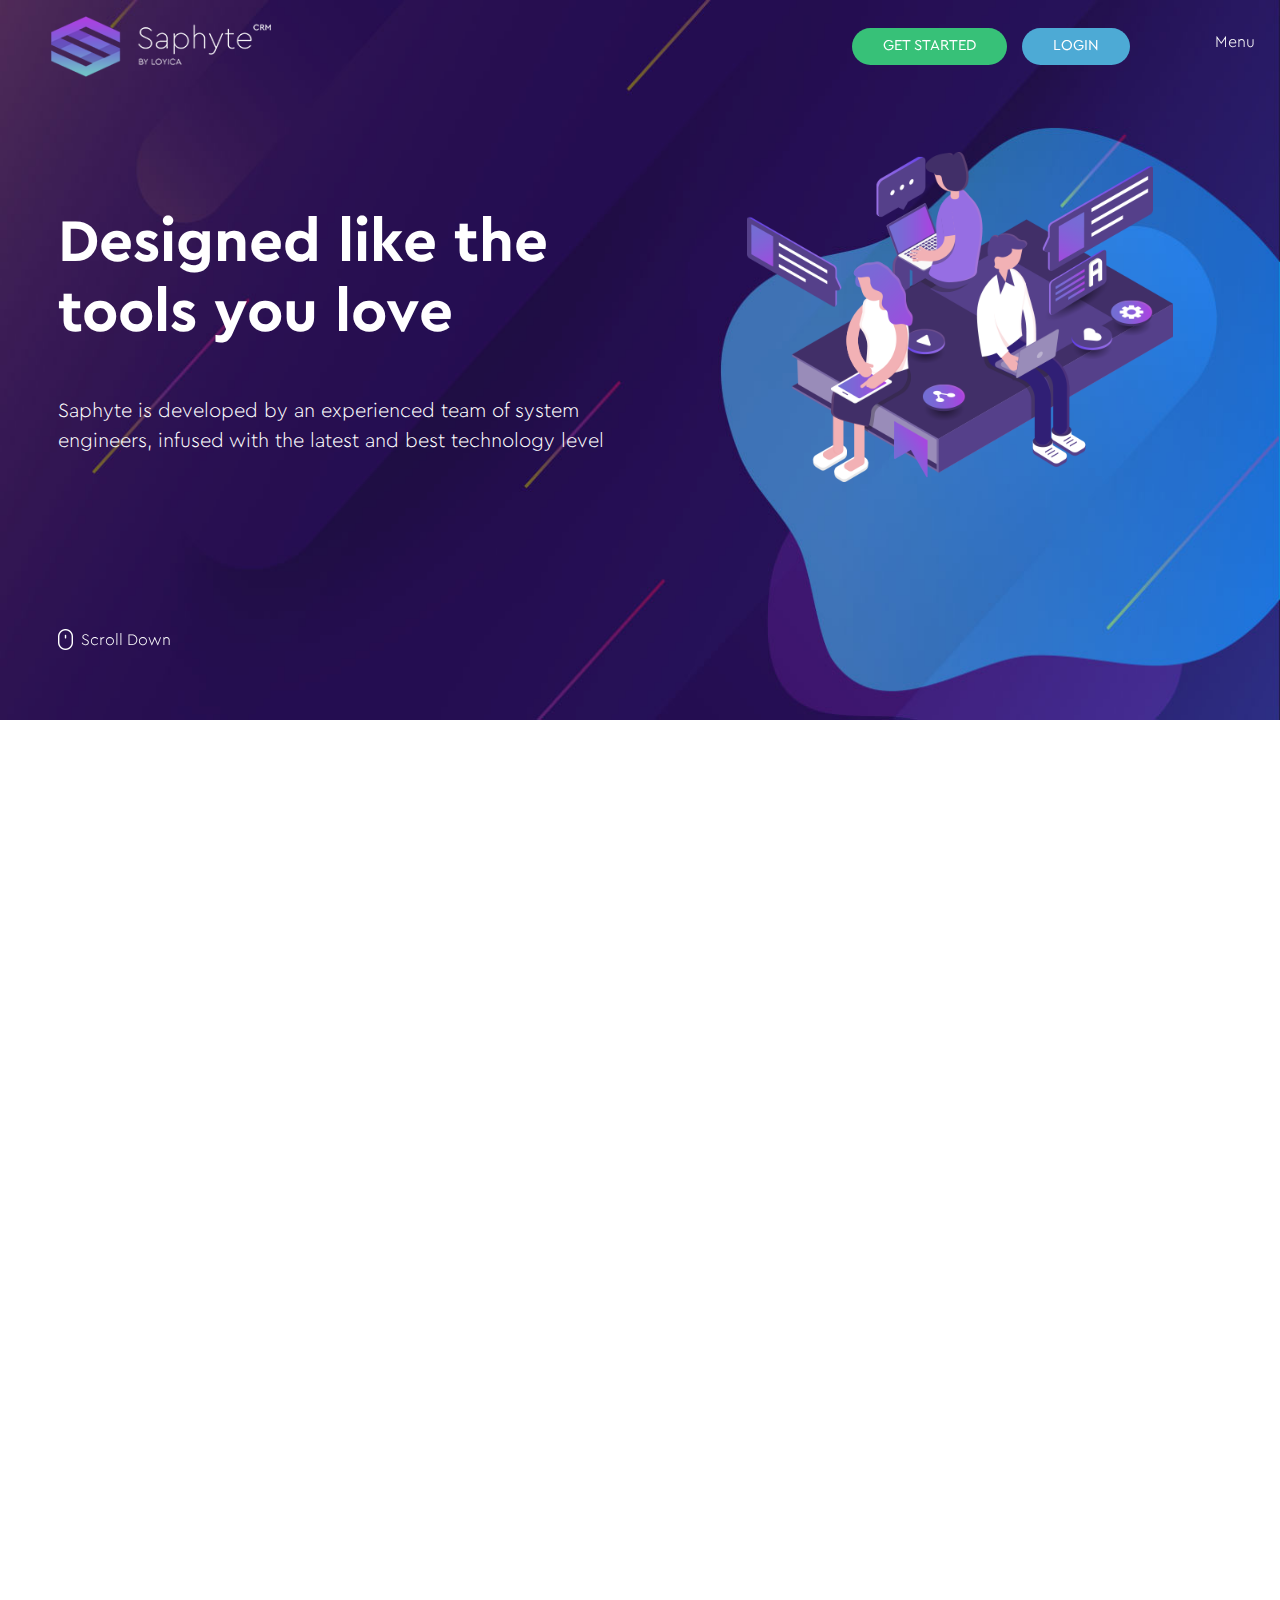
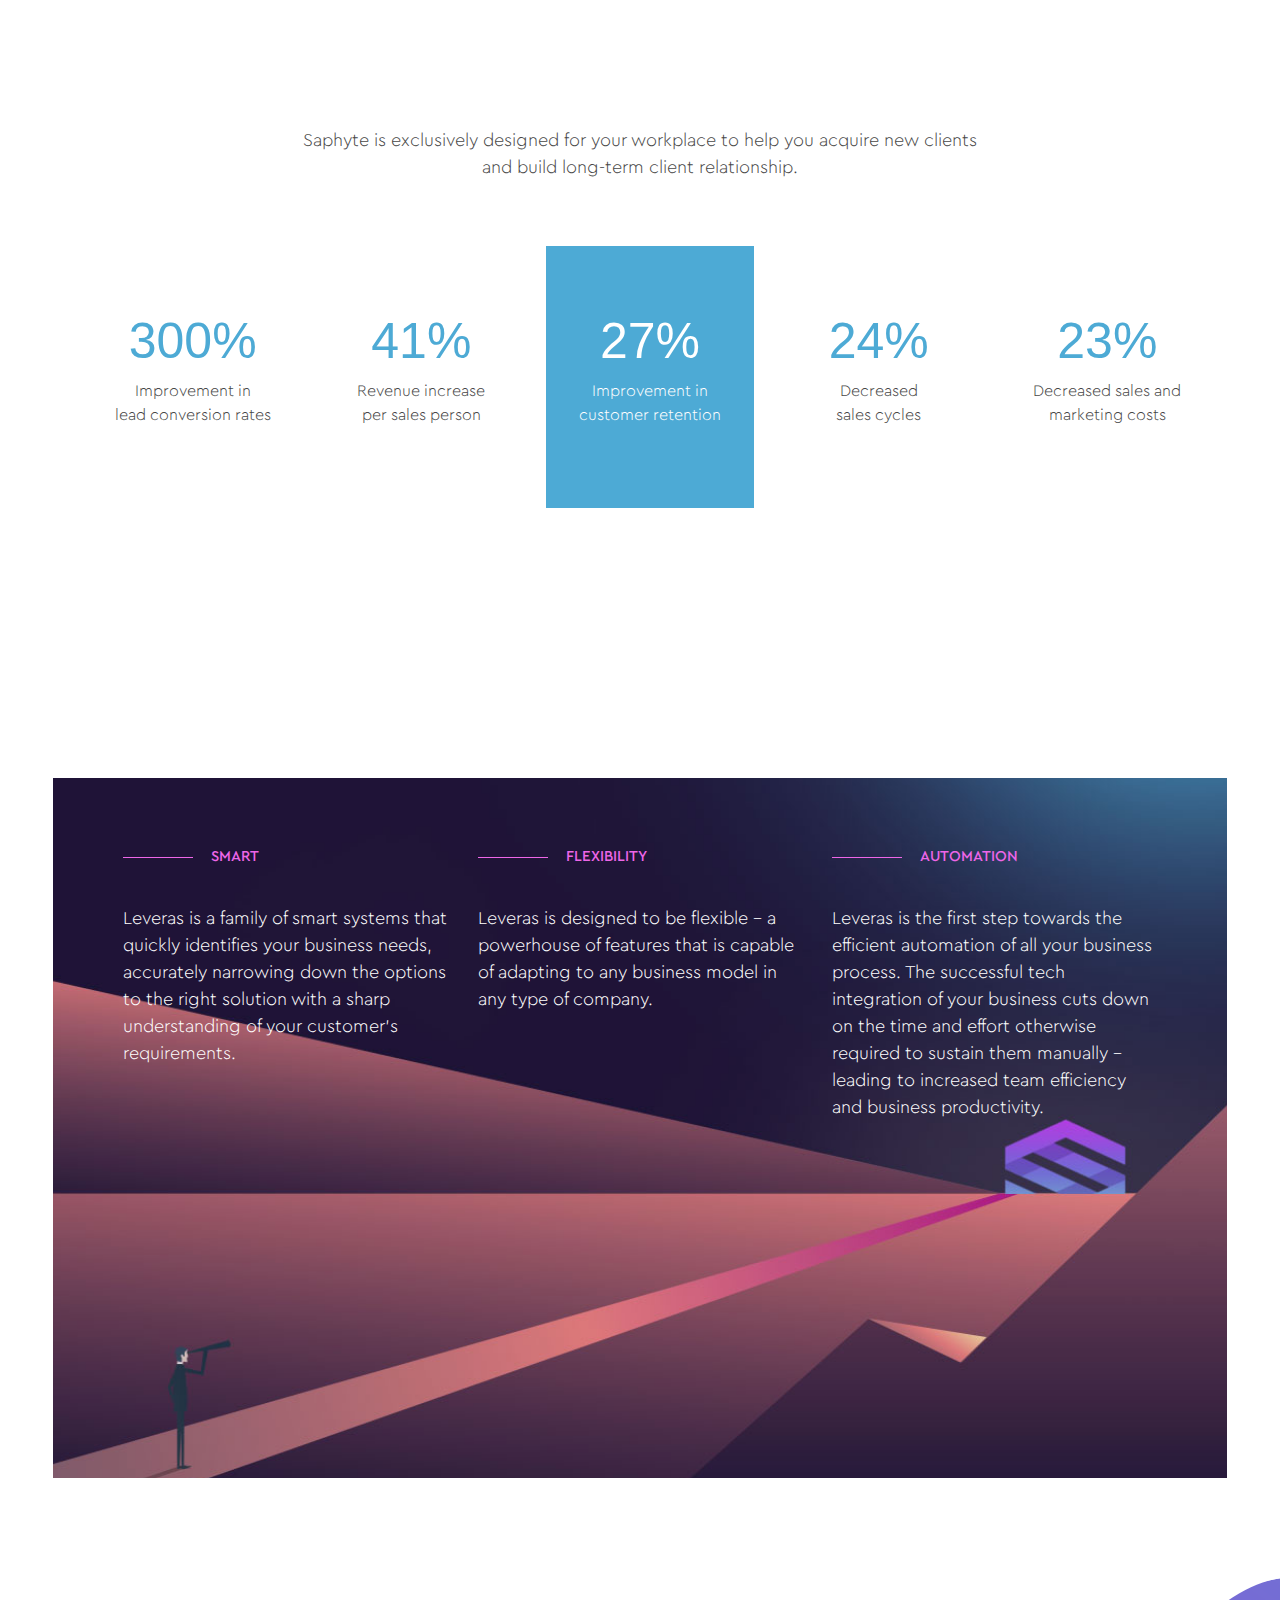
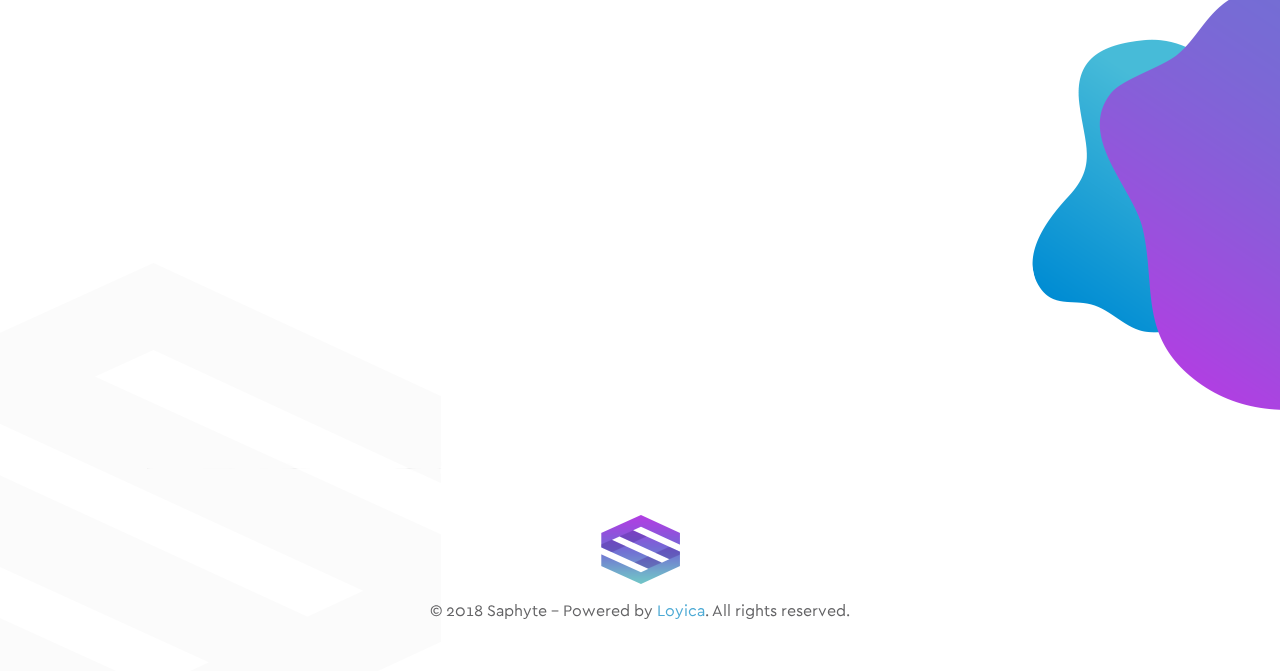
==== about.html @ e7e33411 "first commit" ====
<!doctype html>
<html lang="en">
<head>
<meta charset="utf-8">
<meta name="viewport" content="width=device-width, initial-scale=1, shrink-to-fit=no">

<!-- Bootstrap CSS -->
<link href="css/bootstrap.css" rel="stylesheet" type="text/css">
<!--<link rel="stylesheet" href="https://stackpath.bootstrapcdn.com/bootstrap/4.1.3/css/bootstrap.min.css" integrity="sha384-MCw98/SFnGE8fJT3GXwEOngsV7Zt27NXFoaoApmYm81iuXoPkFOJwJ8ERdknLPMO" crossorigin="anonymous">-->
<!--Google Fonts-->
<link href="https://fonts.googleapis.com/css?family=Montserrat:200,300,400,500,600,700" rel="stylesheet">
<!--Font Awesome-->
<link href="fontawesome-free-5.0.2/css/fontawesome-all.css" rel="stylesheet" type="text/css">

<!--Hover CSS-->
<link href="css/hover.css" rel="stylesheet" type="text/css">
<!--AOS CSS-->
<link rel="stylesheet" href="css/aos.css" />
<link rel="stylesheet" href="css/styles.css" />

<!--Menu CSS-->
<link href="css/menu.css" rel="stylesheet" type="text/css">

<!-- Own Carousel-->
<link href="css/owl.carousel.css" rel="stylesheet" type="text/css">
<link href="css/owl.theme.default.css" rel="stylesheet" type="text/css">

<!-- Custom-->
<link href="css/custom.css" rel="stylesheet" type="text/css">
<link href="css/responsive.css" rel="stylesheet" type="text/css">
<link rel="shortcut icon" href="img/favicon.ico" type="image/x-icon">
<link rel="icon" href="img/favicon.ico" type="image/x-icon">
<title>About Us - Saphyte</title>
</head>

<body class="pg-ab">
<nav class="navbar navbar-expand-lg navbar-light fixed-top top1 pt-3 pb-3">
       <div class="col-md-4"> <a class="navbar-brand" href="index.html"><img src="img/logo.png" /></a></div>
     
              <div class="hp navright col-xl-7 col-md-7 float-right">
               <button class="btn btn-primary bt-login">Login</button>
             <button class="btn btn-primary gt-started">Get Started</button>
           
            </div>
      <!--  <button class="navbar-toggler" type="button" data-toggle="collapse" data-target="#navbarTogglerDemo02" aria-controls="navbarTogglerDemo02" aria-expanded="false" aria-label="Toggle navigation"> <span class="navbar-toggler-icon"></span> </button>-->
        
        <div class="collapse navbar-collapse" id="navbarTogglerDemo02">
      <div class="menu1">
                <nav role="navigation">
                    <div id="menuToggle">
                        <input type="checkbox" /> <label for="Menu">Menu</label>
                        <span></span>
                        <span></span>
                        <span></span>
                        <ul id="menu">
                            <li><a href="index.html" class="active">Home</a></li>
                            <li><a href="about.html">About</a></li>
                            <li><a href="features.html">Features</a></li>
                            <li><a href="pricing.html">Pricing</a></li>
                            <li><a href="faqs.html">FAQs</a></li>
                            <li><a href="contact.html"> Contact</a></li>
                            <li class="d-sm-none d-block"><button class="btn btn1 hvr-grow">Login</button></li>
                            <li class="d-sm-none d-block"><button class="btn btn2 hvr-grow"> Signup</button></li>
                        </ul>
                        
                    </div>
                </nav>
            </div>
            
        </div>

    </nav>
  
 <div class="fold1 inner-wrap">
  <div class="container-fluid">
    <div class="row no-gutters">
      <div class="col-md-7 lhs">
        <div class="cn1">
          <h1 data-aos="fade-up" data-aos-delay="100">Designed like the<br> tools you love</h1>
          <p data-aos="fade-up" data-aos-delay="300">Saphyte is developed by an experienced team of system<br> engineers, infused with the latest and best technology level</p>
          <div class="scroll-dwn">
              <a href="#_" class="hvr-pulse-grow"><img src="img/mini-mouse.png" alt="">&nbsp; <span>Scroll Down</span></a>
          </div>
        </div>
      </div>
      <div class="col-md-4 rhs"> 
        <figure><img src="img/abt-img-rht.png" alt="" data-aos="fade-left" data-aos-delay="400" /></figure>
        </div>
    </div>
  </div>
</div>
<!--/fold1-->

<div class="fold2">
  <div class="container-fluid">
    <div class="row">
      <div class="col-md-6 pl-md-5 lhs" data-aos="fade-right" data-aos-delay="100">
        <h4 >Customer communication is <span>overcomplicated</span>. <br> We help you <span>solve</span> it.</h4>
        <p >We’ve always been obsessed with helping businesses grow and foster how teams of relationship-makers work together. </p>

<p>Back in 2014, that meant reimagining Customer Relationship Management (crm) with removing the “bad stuff” (aka data entry, pricing, admin headaches, clunky interface…). </p>

<p>From the start, we have believed in delivering a different kind of crm: one that’s user centric, works in the tools you use, and ultimately makes building and growing lasting business relationships easier. </p>

<p>Modern teams are looking to find crms that enable them to move beyond data management and eliminate busy work so they can focus on the quality of their customer relationships.</p>
      </div>
      <div class="col-md-5 offset-md-1 pt-1 rhs" data-aos="fade-left" data-aos-delay="200">
          <section class="vmvbox col-9 mx-auto">
              <div class="abt-mvv">
                  <h5>Our Mission</h5>
                  <p>We’ve always been obsessed with helping businesses grow and foster how teams of relationship-makers work together. </p>
              </div>
                            <div class="abt-mvv">
                  <h5>Our Vision</h5>
                  <p>We’ve always been obsessed with helping businesses grow and foster how teams of relationship-makers work together. </p>
              </div>
                            <div class="abt-mvv">
                  <h5>Our Values</h5>
                  <p>We’ve always been obsessed with helping businesses grow and foster how teams of relationship-makers work together. </p>
              </div>
          </section>
          
      </div>
    </div>
  </div>
</div>
<!--/fold2-->
<div class="clearfix"></div>

<div class="fold5">
	<div class="container-fluid">
		<div class="row">
			<div class="col-md-11 mx-auto crm-get">
				<h4 data-aos="fade-up" data-aos-delay="100">Why do you need CRM?</h4>
				<p>Saphyte is exclusively designed for your workplace to help you acquire new clients<br> and build long-term client relationship.</p>
				<br><br>
				<div class="cn1">
					<div class="child">
						<h4>300%</h4>
						<p>Improvement in<br> lead conversion rates</p>
					</div>
					<div class="child">
						<h4>41%</h4>
						<p>Revenue increase<br> per sales person</p>
					</div>
					<div class="child active">
						<h4>27%</h4>
						<p>Improvement in<br> customer retention</p>
					</div>
					<div class="child">
						<h4>24%</h4>
						<p>Decreased<br> sales cycles</p>
					</div>
					<div class="child">
						<h4>23%</h4>
						<p>Decreased sales and<br> marketing costs</p>
					</div>
				</div>
			</div>
		</div>
	</div>
</div>
<!--/fold5-->

<div class="clearfix"></div>
<div class="fold6">
	<div class="container-fluid">
		<div class="row">
            <section class="col-md-11 mx-auto abt-wrp6">
               <div class="row">
                   <div class="col-md-4">
                       <h5>Smart</h5>
                       <p>Leveras is a family of smart systems that quickly identifies your business needs, accurately narrowing down the options to the right solution with a sharp understanding of your customer’s requirements.</p>
                   </div>
                    <div class="col-md-4"><h5>Flexibility</h5>
                       <p>Leveras is designed to be flexible – a powerhouse of features that is capable of adapting to any business model in any type of company.</p></div>
                    <div class="col-md-4">
                        
                        <h5>Automation</h5>
                       <p>Leveras is the first step towards the efficient automation of all your business process. The successful tech integration of your business cuts down on the time and effort otherwise required to sustain them manually – leading to increased team efficiency and business productivity.</p>
                    </div>
               </div>
                
            </section>
		</div>
	</div>
</div>
<!--/fold6-->
<footer class="f1 footer">
  <div class="container-fluid cn2">
            <div class="row">
                <div class="footer-top col-md-12 pb-4">
                    <section class="text-center" data-aos="fade-up" data-aos-delay="100">
                        <h5>Want to learn more about Saphyte?<br> Reach out to our Sales team.</h5>
                        <br>
                        <ul class="ft-btns">
                            <li><a class="hvr-grow" href="#">Contact Sales</a></li>
                            <li><a class="hvr-grow" href="#">Get Started</a></li>
                        </ul>
                    </section>
                </div>
                <div class="clearfix"></div>
                <div class="col-md-12 footer-bottom pt-2 pb-5 text-center" data-aos="fade-up" data-aos-delay="300">
                    <ul class="list-unstyled">
                        <li class="nav-item"> <a class="nav-link hvr-grow" href="features.html">Features</a> </li>
                        <li class="nav-item"> <a class="nav-link hvr-grow" href="pricing.html">Pricing</a> </li>
                        <li class="nav-item"> <a class="nav-link hvr-grow" href="#">FAQs</a> </li>
                        <li class="nav-item"> <a class="nav-link hvr-grow" href="about.html">About</a> </li>
                        <li class="nav-item"> <a class="nav-link hvr-grow" href="about.html">Legal</a> </li>
                    </ul>
                    
                </div>
                <!--.footer-left-->

                <div class="clearfix"></div>
           <div class="col-md-12 pt-4 pb-5 copyright-wrap text-center">
           <img src="img/footer-logo.png" alt="">
           <section class="copyright" > &copy; 2018 Saphyte - Powered by <span>Loyica</span>. All rights reserved.</section>
           </div>
            </div><!--.row-->
                    
        </div>

    </footer>
<!-- jQuery first, then Popper.js, then Bootstrap JS --> 
<script type="text/javascript"  src="js/jquery.min.js"></script> 
<script type="text/javascript"  src="js/popper.min.js"></script> 
<script type="text/javascript"  src="js/bootstrap.min.js"></script> 
<script type="text/javascript"  src="js/aos.js"></script> 
<script type="text/javascript"  src="js/owl.carousel.js"></script> 
<script type="text/javascript"  src="js/custom.js"></script>
</body>
</html>
---- css/styles.css ----
.aos-all {
  width: 1000px;
  max-width: 98%;
  margin: 10vh auto 0 auto;
}

.aos-item {
  display: inline-block;
  float: left;
  width: 33.3333%;
  height: 300px;
  padding: 20px;
}

.aos-item__inner {
  position: relative;
  width: 100%;
  height: 100%;
  float: left;
  background: #1da4e2;
  line-height: 260px;
  text-align: center;
  color: #fff;
}

@media screen and (max-width: 800px) {
  .aos-item {
    width: 50%;
  }
}
---- css/menu.css ----
#menuToggle
{
  display: block;
  position: relative;
  top: 0px;
  left: 0px;
  
  z-index: 1;
  
  -webkit-user-select: none;
  user-select: none;
}

#menuToggle input
{
  display: block;
  width: 40px;
  height: 32px;
  position: absolute;
  top: -7px;
  left: -5px;
  
  cursor: pointer;
  
  opacity: 0; /* hide this */
  z-index: 2; /* and place it over the hamburger */
  
  -webkit-touch-callout: none;
}

/*
 * Just a quick hamburger
 */
#menuToggle span
{
  display: block;
  width: 26px;
  height: 2px;
  margin-bottom: 5px;
  position: relative;
  
  background:var(--red1);
  border-radius: 3px;
  
  z-index: 1;
  
  transform-origin: 4px 0px;
  
  transition: transform 0.5s cubic-bezier(0.77,0.2,0.05,1.0),
              background 0.5s cubic-bezier(0.77,0.2,0.05,1.0),
              opacity 0.55s ease;
}

#menuToggle span:first-child
{
  transform-origin: 0% 0%;
}

#menuToggle span:nth-last-child(2)
{
  transform-origin: 0% 100%;
}

/* 
 * Transform all the slices of hamburger
 * into a crossmark.
 */
#menuToggle input:checked ~ span
{
  opacity: 1;
  transform: rotate(45deg) translate(-2px, -1px);
  background: var(--red1);
}

/*
 * But let's hide the middle one.
 */
#menuToggle input:checked ~ span:nth-last-child(3)
{
  opacity: 0;
  transform: rotate(0deg) scale(0.2, 0.2);
}

/*
 * Ohyeah and the last one should go the other direction
 */
#menuToggle input:checked ~ span:nth-last-child(2)
{
  transform: rotate(-45deg) translate(0, -1px);
}

/*
 * Make this absolute positioned
 * at the top left of the screen
 */
#menu
{
  position: absolute;
  width: 300px;
  margin:24px 0 0 -249px;
  padding: 20px;
  
  background: var(--red1);
  list-style-type: none;
  -webkit-font-smoothing: antialiased;
  /* to stop flickering of text in safari */
  
  transform-origin: 0% 0%;
  transform: translate(100%, 0);
  
  transition: transform 0.5s cubic-bezier(0.77,0.2,0.05,1.0);
}
#menu a.active{ font-weight: 600;color: #52027a;}
#menu a.active li{ color:#52027a;}
#menu li
{
  padding:5px 10px;
  font-size: 20px;
}
#menu li{ color: #fff; transition: 0.5s all}
#menu li a{color: #fff; }
#menu li:hover,#menu li:hover a{ color:#52027a;}
/*
 * And let's slide it in from the left
 */
#menuToggle input:checked ~ ul
{
  transform: none;
}
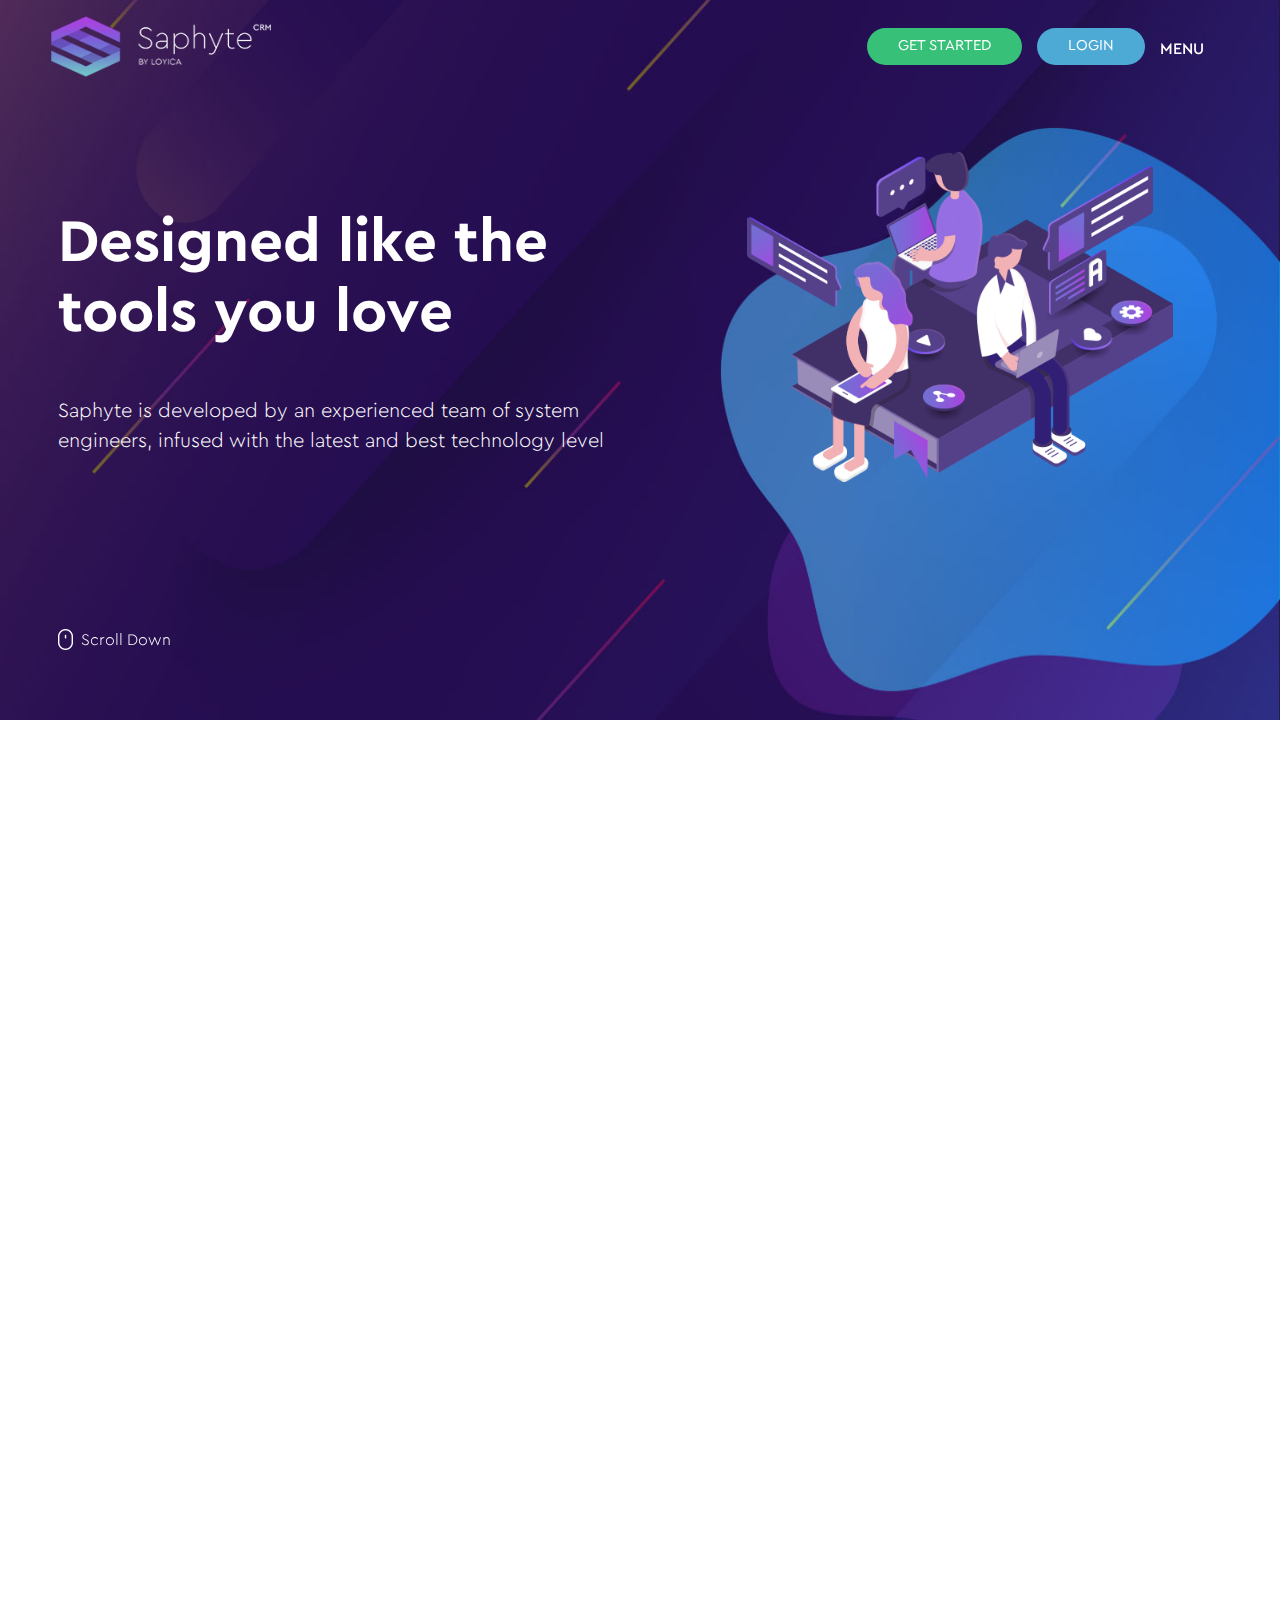
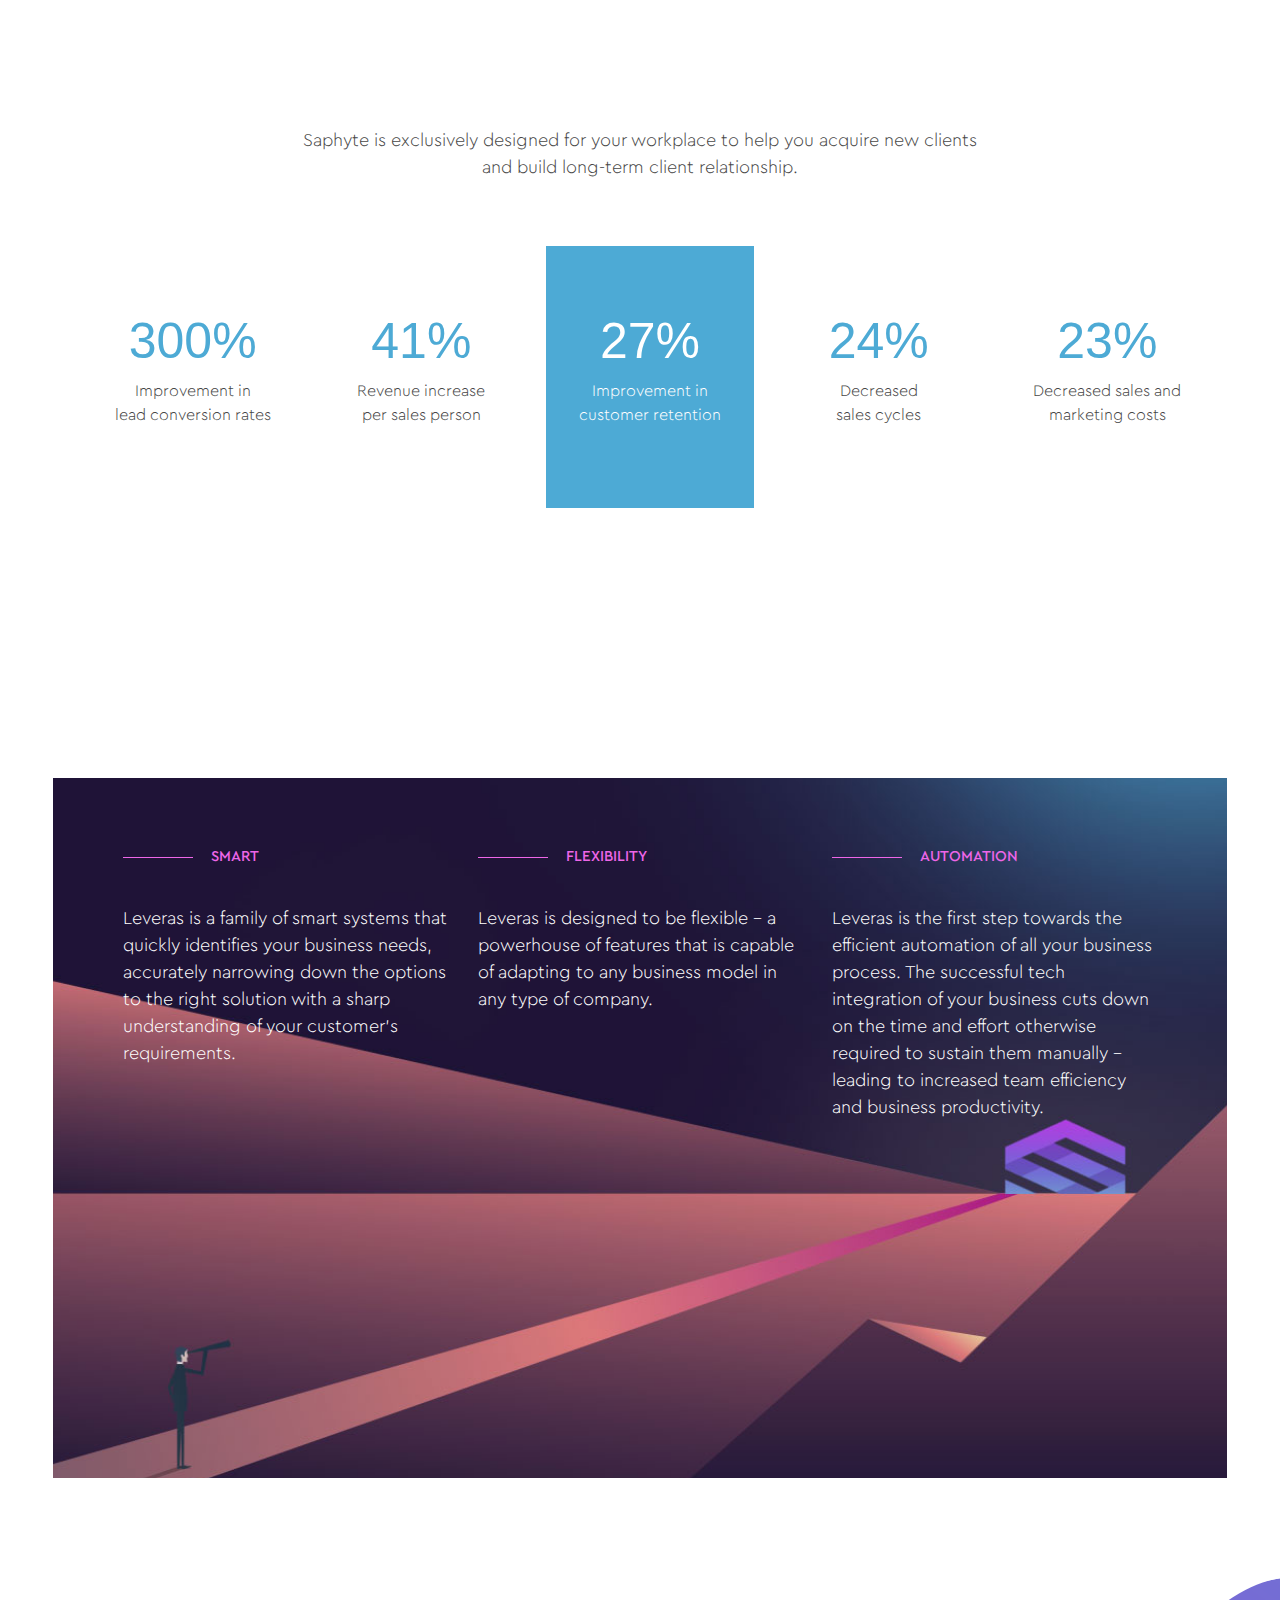
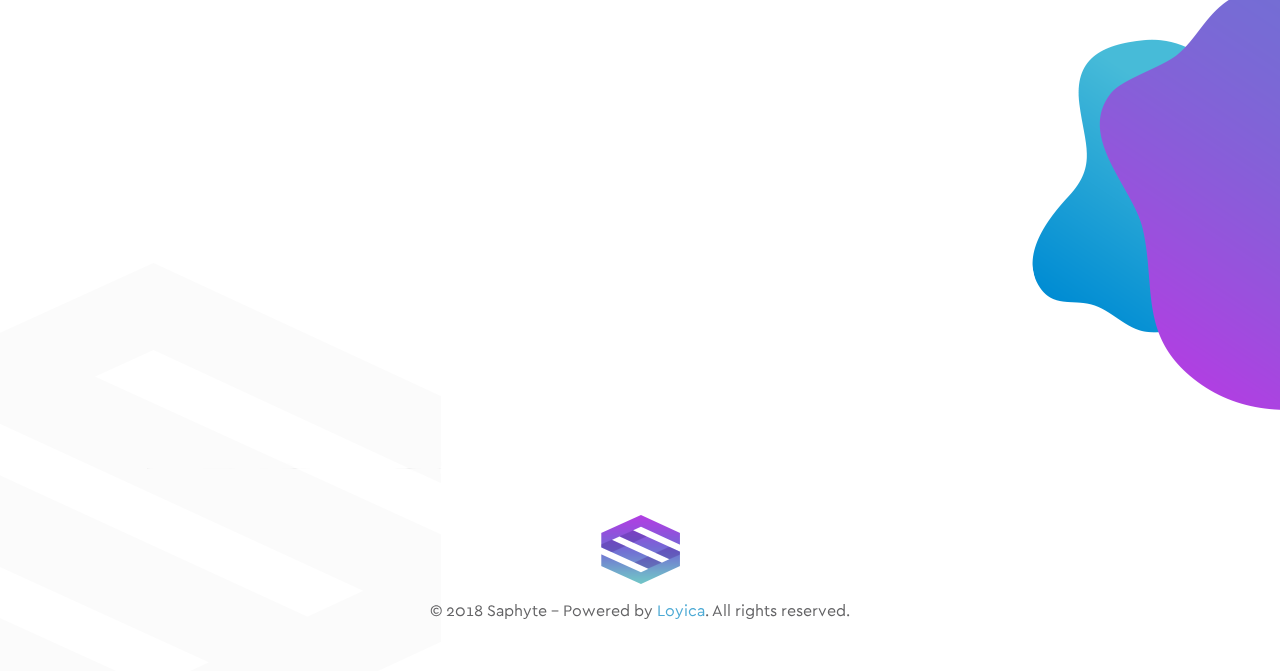
==== commit 71273555: "5:13pm" ====
--- a/about.html
+++ b/about.html
@@ -34,43 +34,79 @@
 </head>
 
 <body class="pg-ab">
-<nav class="navbar navbar-expand-lg navbar-light fixed-top top1 pt-3 pb-3">
-       <div class="col-md-4"> <a class="navbar-brand" href="index.html"><img src="img/logo.png" /></a></div>
+<div class="menu-container">
+      <div class="container-fluid">
+          <div class="row">
+            <div class="menu-header pt-4 col-md-12">
+                <div class="container-fluid">
+                    <div class="row">
+                        <div class="col-md-8">
+                            <div class="logo-menu"><a href="/index.html"><img src="img/menu-logo.png" alt="Saphyte"></a></div>
+                        </div>
+                        <div class="col-md-3 offset-md-1 p-0 float-md-right menu-social text-center">
+                            <label for="socaillink">Follow us on</label><br>
+                                
+                                   <ul>
+                                       <li><a class="hvr-grow" href="#" title="" data-toggle="tooltip" data-placement="top" data-original-title="Facebook"><i class="fab fa-facebook"></i></a></li>
+                                       <li><a class="hvr-grow" href="#" title="" data-toggle="tooltip" data-placement="top" data-original-title="Twitter"><i class="fab fa-twitter"></i></a></li>
+                                       <li><a class="hvr-grow" href="#" title="" data-toggle="tooltip" data-placement="top" data-original-title="Instagram"><i class="fab fa-instagram"></i></a></li>
+                                       <li><a class="hvr-grow" href="#" title="" data-toggle="tooltip" data-placement="top" data-original-title="LinkedIn"><i class="fab fa-linkedin"></i></a> </li>
+                                       <li><a class="hvr-grow" href="#" title="" data-toggle="tooltip" data-placement="top" data-original-title="Youtube"><i class="fab fa-youtube"></i></a></li>
+                                   </ul>
+                        </div>
+                    </div>
+                </div>
+            </div>
+             <div class="clearfix"></div>
+             <div class="menu-items col-md-12">
+                     <ul id="menu">
+                            <li><a  class="hvr-grow active" href="index.html" class="active">Home</a></li>
+                            <li><a  class="hvr-grow" href="about.html">About Us</a></li>
+                            <li><a  class="hvr-grow" href="features.html">Feature</a></li>
+                            <li><a  class="hvr-grow" href="faqs.html">FAQs</a></li>
+                            <li><a  class="hvr-grow" href="pricing.html">Pricing</a></li>
+                            <li><a  class="hvr-grow" href="contact.html"> Contact Us</a></li>
+                        </ul>
+             </div>
+             <div class="clearfix"></div>
+             <div class="menu-footer col-md-12">
+                <div class="row no-gutters">
+                 <div class="col-md-6 pl-md-5 pl-lg-5 pl-xl-5">
+                     <div class="menu-copyright">
+                         <p>© 2018 Saphyte - Powered by <span>Loyica</span></p>
+                     </div>
+                 </div>
+                 <div class="col-md-6 text-md-right pr-md-5 pr-lg-5 pr-xl-5">
+                     <a class="hvr-shrink" href="#_">Terms & Conditios</a> - <a class="hvr-shrink" href="#_">Privacy Policy</a>
+                     
+                 </div>
+                 </div><!--.row-->
+             </div>
+              <div class="crm-btm">
+                  <h1>CRM</h1>
+              </div>
+          </div><!--.ROW-->
+      </div><!--.container-fluid-->
+  </div><!--.menu-container-->
+ <nav class="navbar navbar-expand-lg navbar-light fixed-top top1 pt-3 pb-3">
+       <div class="col-md-3"> <a class="navbar-brand" href="index.html"><img src="img/logo.png" /></a></div>
      
-              <div class="hp navright col-xl-7 col-md-7 float-right">
+              <div class="hp navright col-xl-8 col-md-8 float-right pr-0">
                <button class="btn btn-primary bt-login">Login</button>
              <button class="btn btn-primary gt-started">Get Started</button>
-           
+     
             </div>
-      <!--  <button class="navbar-toggler" type="button" data-toggle="collapse" data-target="#navbarTogglerDemo02" aria-controls="navbarTogglerDemo02" aria-expanded="false" aria-label="Toggle navigation"> <span class="navbar-toggler-icon"></span> </button>-->
-        
-        <div class="collapse navbar-collapse" id="navbarTogglerDemo02">
-      <div class="menu1">
-                <nav role="navigation">
-                    <div id="menuToggle">
-                        <input type="checkbox" /> <label for="Menu">Menu</label>
-                        <span></span>
-                        <span></span>
-                        <span></span>
-                        <ul id="menu">
-                            <li><a href="index.html" class="active">Home</a></li>
-                            <li><a href="about.html">About</a></li>
-                            <li><a href="features.html">Features</a></li>
-                            <li><a href="pricing.html">Pricing</a></li>
-                            <li><a href="faqs.html">FAQs</a></li>
-                            <li><a href="contact.html"> Contact</a></li>
-                            <li class="d-sm-none d-block"><button class="btn btn1 hvr-grow">Login</button></li>
-                            <li class="d-sm-none d-block"><button class="btn btn2 hvr-grow"> Signup</button></li>
-                        </ul>
-                        
-                    </div>
-                </nav>
+            <div class="menu-animate col-md-2 float-right pl-0 pr-0 pt-3">
+                <a href="#" class="menubtn"> <label for="Menu">Menu</label>
+           <span></span>
+           <span></span>
+           <span></span>
+           </a>
             </div>
             
-        </div>
 
     </nav>
-  
+   
  <div class="fold1 inner-wrap">
   <div class="container-fluid">
     <div class="row no-gutters">
--- a/css/menu.css
+++ b/css/menu.css
@@ -96,35 +96,35 @@
  */
 #menu
 {
-  position: absolute;
-  width: 300px;
-  margin:24px 0 0 -249px;
-  padding: 20px;
-  
-  background: var(--red1);
+  float: left;
+  margin:24px 0 0 0px;
+  padding: 0 0 0 60px; left: 0px;
+
   list-style-type: none;
   -webkit-font-smoothing: antialiased;
   /* to stop flickering of text in safari */
-  
+  /*
   transform-origin: 0% 0%;
   transform: translate(100%, 0);
   
-  transition: transform 0.5s cubic-bezier(0.77,0.2,0.05,1.0);
+  transition: transform 0.5s cubic-bezier(0.77,0.2,0.05,1.0);*/
 }
-#menu a.active{ font-weight: 600;color: #52027a;}
-#menu a.active li{ color:#52027a;}
+#menu a.active{ font-weight: 500;color: #9e4adf; font-size: 24px; }
+#menu a.active li{ color:#605876;}
 #menu li
 {
-  padding:5px 10px;
-  font-size: 20px;
+  padding:0px 0px;
+  font-size: 24px;
 }
-#menu li{ color: #fff; transition: 0.5s all}
-#menu li a{color: #fff; }
-#menu li:hover,#menu li:hover a{ color:#52027a;}
+#menu li{ color: #605876; transition: 0.5s all; position: relative;    margin-bottom: 15px;}
+#menu li a{color: #605876; text-shadow: 0.3px 0.4px;}
+#menu li:hover,#menu li:hover a{ color:#fff;}
+#menu li:hover a:before{content: ""; display: block; width:3px; height: 20px;  border-left:3px solid #9e4adf; float: left; position: absolute;top: 10px;left: -20px; }
 /*
  * And let's slide it in from the left
  */
 #menuToggle input:checked ~ ul
 {
   transform: none;
-}+}
+.menu-items{min-height: 400px; padding: 100px 0;}--- a/css/custom.css
+++ b/css/custom.css
@@ -258,8 +258,8 @@
 .top1-min .btn-outline-primary{ color: #fff!important; border-color: #fff}
 .menu-animate{ display:block; vertical-align: middle; padding: 5px 0;}
 .menu-animate a{color: #fff;display: inline-block;position: relative;cursor: pointer;text-transform: uppercase;}
-.menu-animate a label{float: left;margin: 0px;cursor: pointer;}
-.menu-animate span{border: 1px solid #fff; height: 1px;width:20px; display: block;margin-bottom: 2px; left: 0px; top: 19px; position: absolute; opacity: 0;
+.menu-animate a label{float: left;margin: 0px;cursor: pointer;    font-weight: 500;}
+.menu-animate span{border: 1px solid #fff; height: 1px;width:20px; display: block;margin-bottom: 2px; left: 0px; top: 19px; position: absolute; opacity: 0; background: #fff;
   -webkit-transition: .25s ease-in-out;
   -moz-transition: .25s ease-in-out;
   -o-transition: .25s ease-in-out;
@@ -963,6 +963,17 @@
 .slide-container .slide-btm ul li a{font-size: 15px;}
 .slide-container .slide-btm ul li a:hover{color: #8e54db;}
 
+.img-wraps{position: relative;}
+.img-wraps .figure{position: absolute;z-index: 0}
+.img-wraps .figure figure{z-index: 99}
+.img-wraps .figure figure img{position: absolute; z-index: 1}
+.img-wraps .figure:nth-child(1){right:350px;top: 454px;}
+.img-wraps .figure:nth-child(1) figure img{ top:-296px;  width: 45%; left:96px;}
+.img-wraps .figure:nth-child(2){right: 240px; top: 237px;}
+.img-wraps .figure:nth-child(2) figure img{top: -233px; left: -63px;}
+.img-wraps .figure:nth-child(3){float: right;right: -75px;  top: 289px;}
+
+
 .fm-activate .navbar{background: #474747;}
 .overlayImg{width: 50%; height: 100vh;background: url(../img/bck-moving.png) no-repeat left center; background-size:contain;position: absolute; top: 0px;bottom: 0px; z-index: 9999; opacity: 0.5;left: 0%;
 -moz-transform: scale(1) translateX(-1900px) translateY(0px);
@@ -1068,3 +1079,31 @@
 .inner-wrap{background: url('../img/inner-banner.jpg') no-repeat; background-size:100% 100%; overflow: hidden;min-height: 720px;}
 
 
+/***
+Menu Css menu-container
+***/
+.menu-container{width: 100%; min-height:500px; height:100vh; background: /*url('../img/menu-bckgrnd.jpg')*/ #1f1637 no-repeat; background-size:cover; position: fixed; top: 0px; z-index:1090; background-position-x: center; background-position-y: center; overflow: hidden;
+-moz-transform: scale(1) translateX(-2000px);
+-webkit-transform: scale(1) translateX(-2000px);
+-o-transform: scale(1) translateX(-2000px);
+-ms-transform: scale(1) translateX(-2000px);
+transform: scale(1) translateX(-2000px);
+    -webkit-transition: all 1s ease-in-out;
+-moz-transition: all 1s ease-in-out;
+-ms-transition: all 1s ease-in-out;
+-o-transition: all 1s ease-in-out;
+transition: all 1s ease-in-out;
+ 
+}
+.menu-container:before{content: ""; display: block; background: url('../img/menu-tp-rht.png') no-repeat;width: 470px; height: 470px; position: absolute; top: 0px; right: 0px;}
+.menu-container .crm-btm{  position: absolute; bottom: -135px; right: -160px; z-index: -1;display: block; min-height:600px; }
+.menu-container .crm-btm h1{ color:#231b41; font-size:32rem;display: inline; font-weight: 500;  background: url('../img/crmimg.png') no-repeat; -webkit-background-clip: text; -webkit-text-fill-color: transparent; line-height: 1.5;  right: 0px;}
+.menu-social{color: #fff;}
+.menu-social label{color: #fff;position: relative;font-size: 14px;padding: 0 0 0 0px;}
+.menu-social label:before{content: ""; display: block; left: -59px; width:50px; height: 1px;background: #4f4967;position: absolute;top:10px;}
+.menu-social ul{margin: 0px; padding: 0px; list-style: none}
+    .menu-social ul li{display: inline-block; margin-right: 10px; background: #16102c; border-radius: 25px;width: 38px; height: 38px; text-align: center; line-height: 36px; }
+.menu-social li a{color: #fff; }
+.menu-footer{color: #fff;font-size: 14px;bottom: 60px; position: absolute; }
+.menu-footer span{color: #1fa0d5;}
+.menu-footer a{color: #fff;}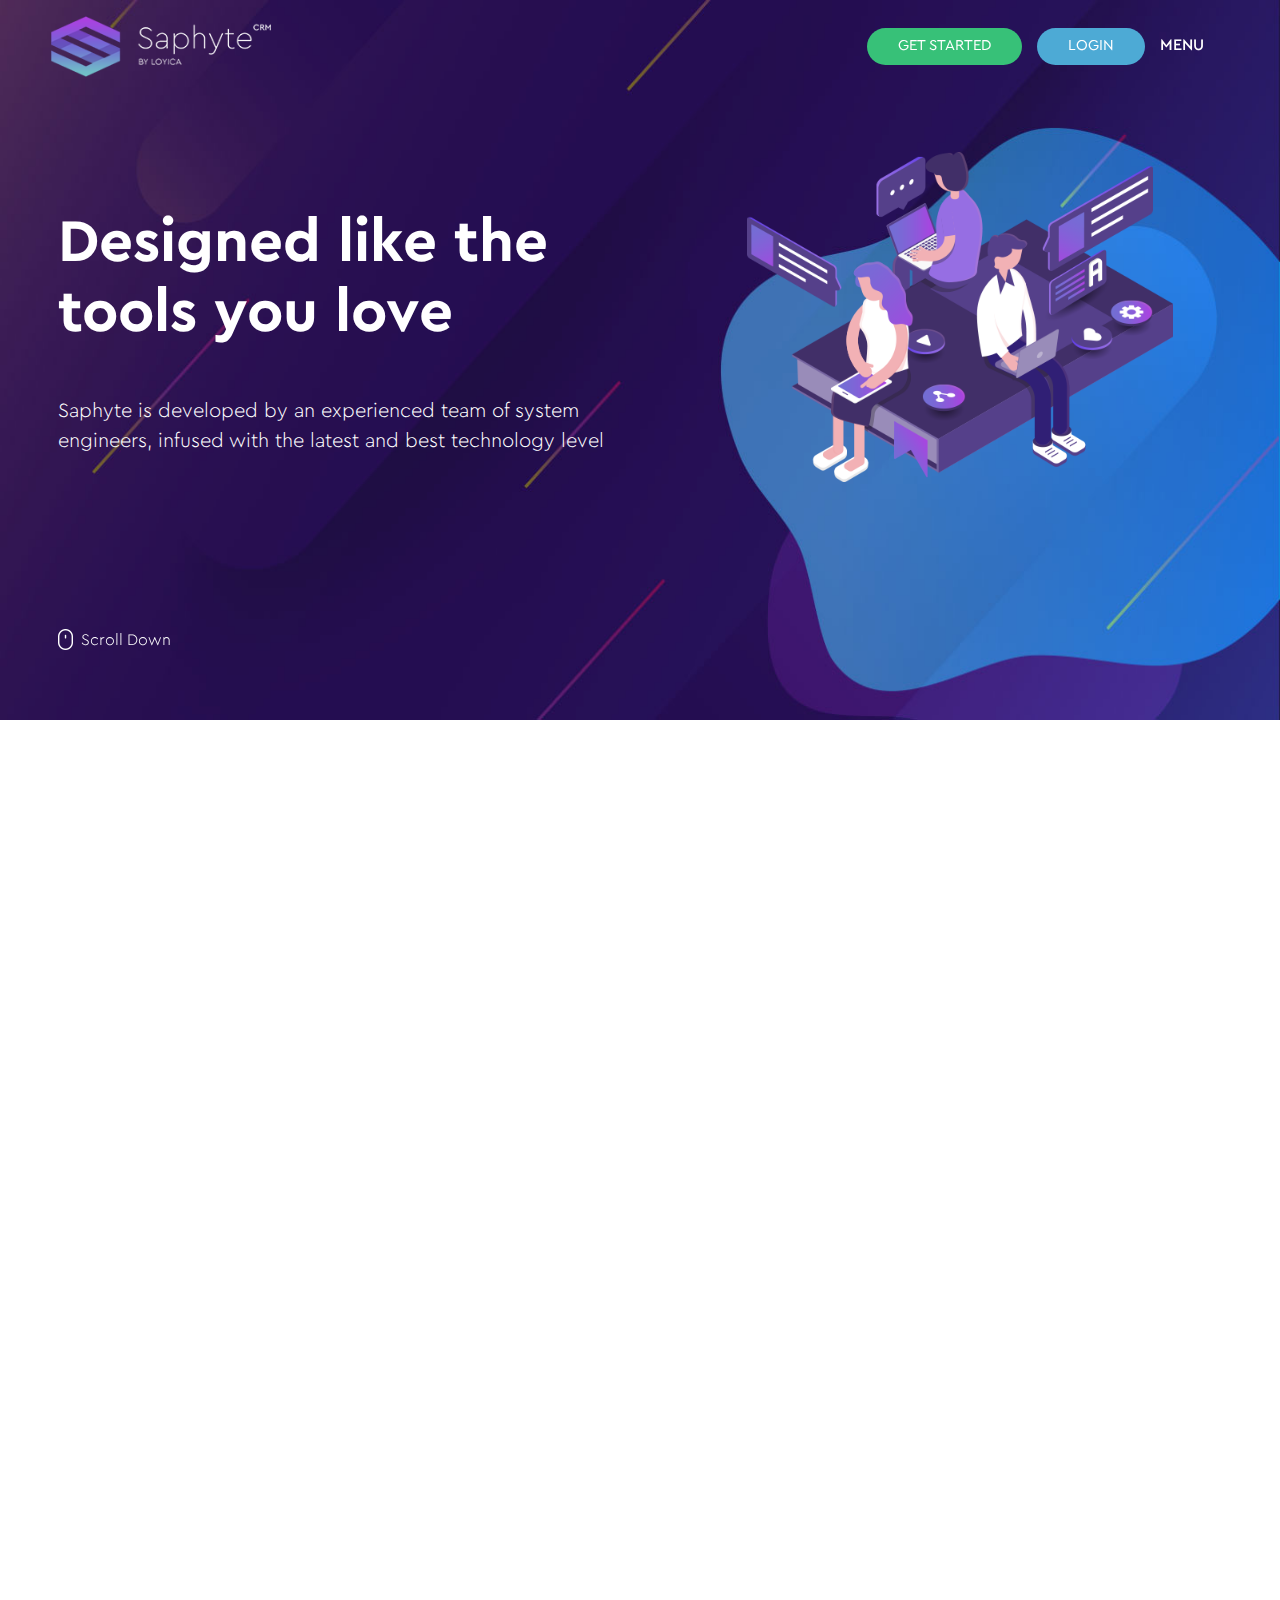
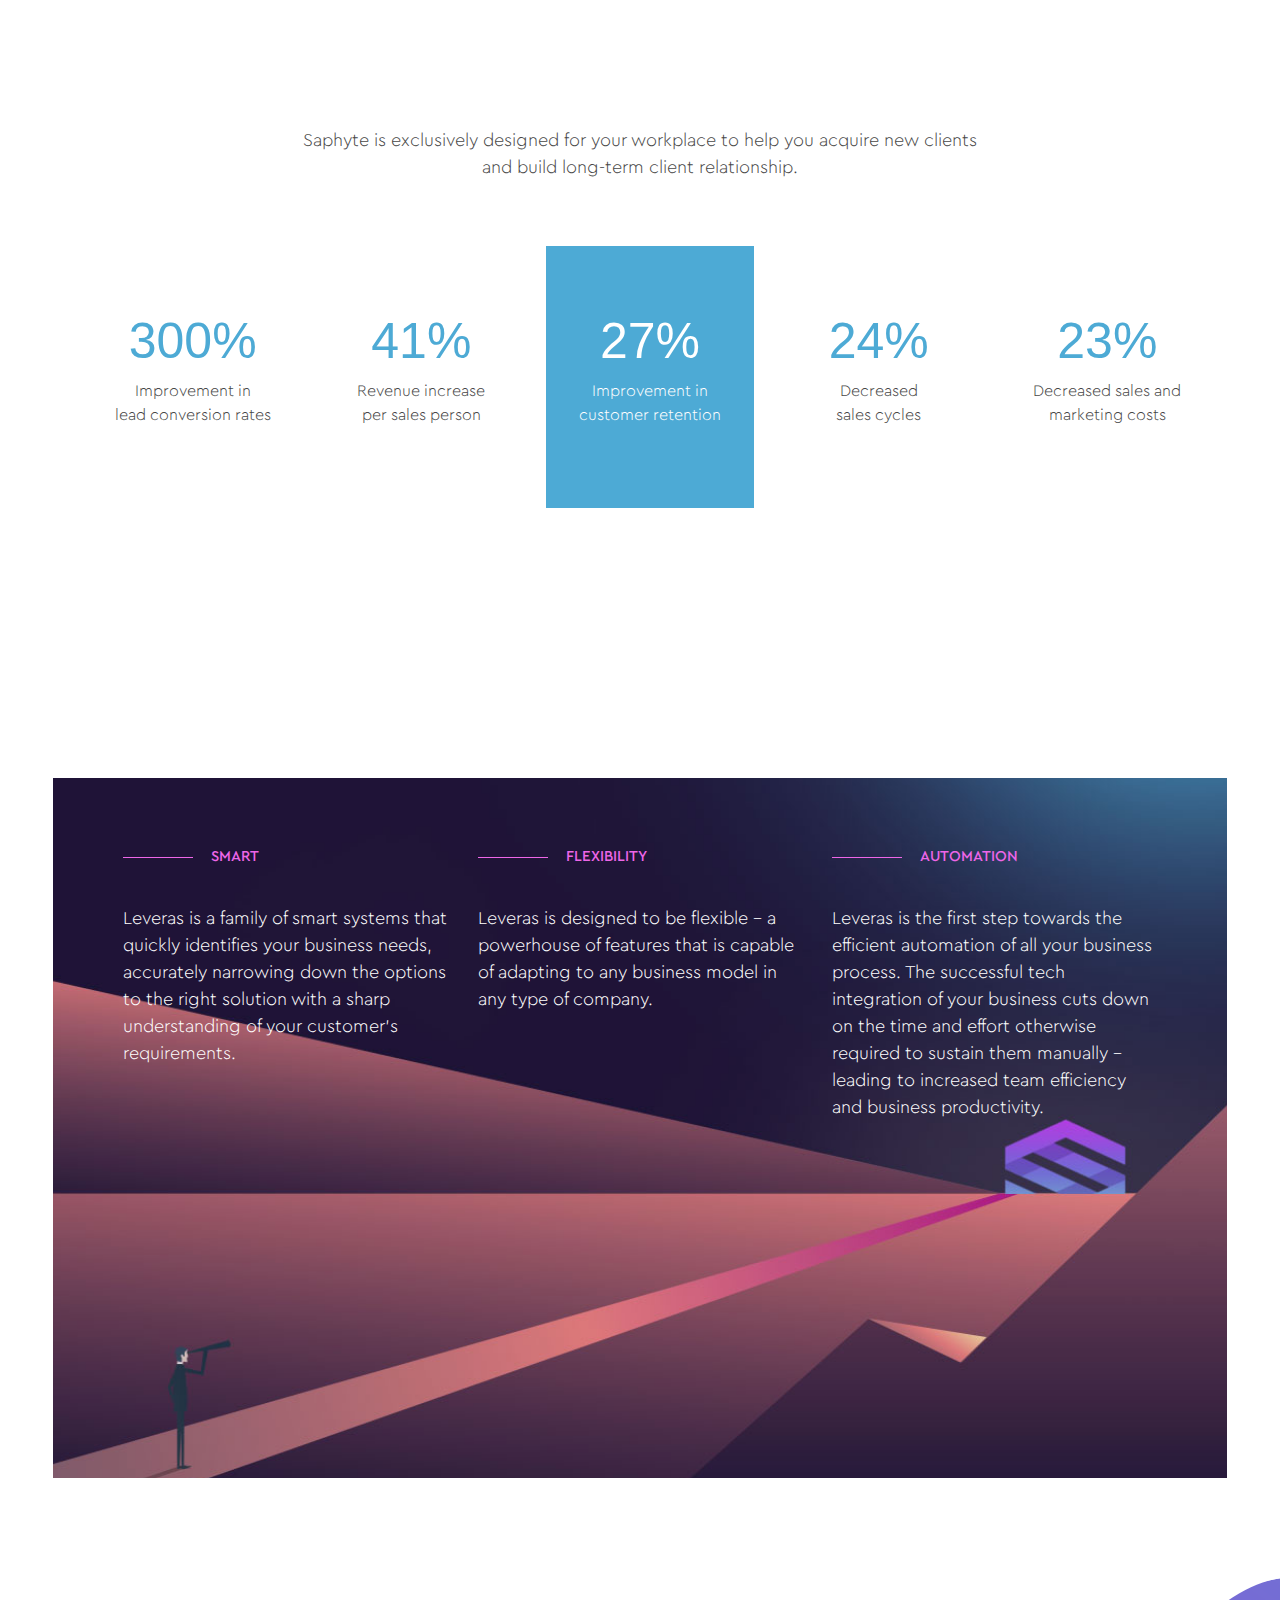
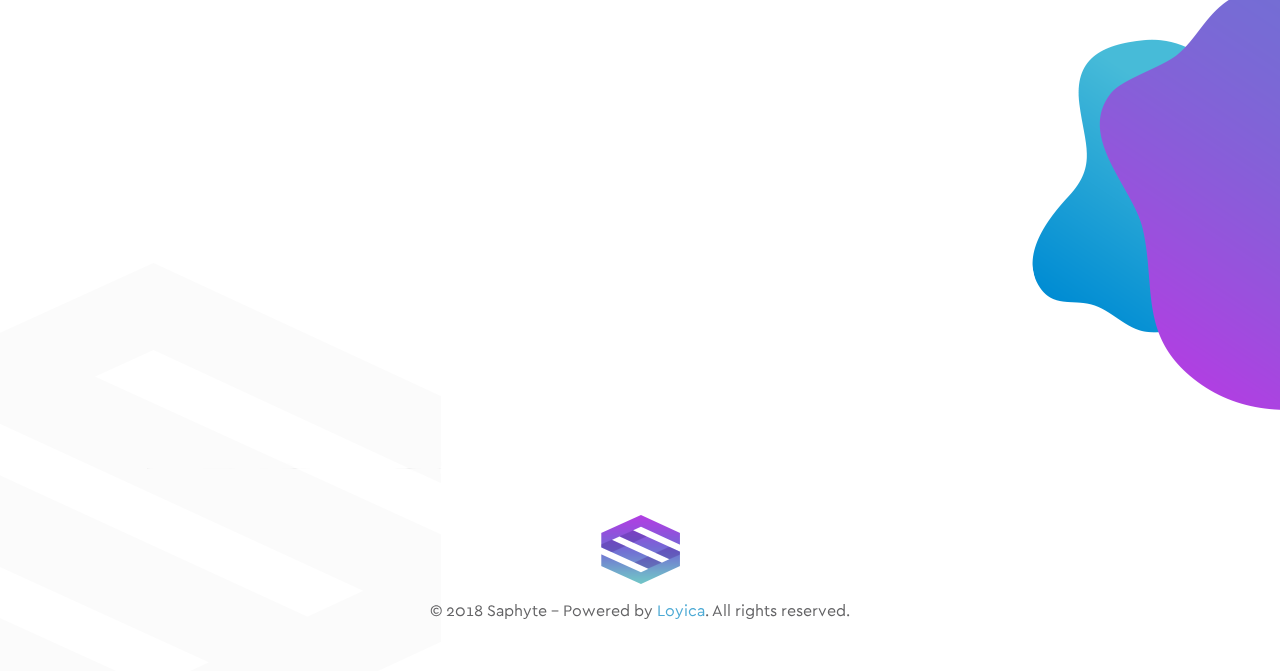
==== commit 30f4004e: "617" ====
--- a/about.html
+++ b/about.html
@@ -96,7 +96,7 @@
              <button class="btn btn-primary gt-started">Get Started</button>
      
             </div>
-            <div class="menu-animate col-md-2 float-right pl-0 pr-0 pt-3">
+            <div class="menu-animate col-md-2 float-right pl-0 pr-0 pt-2">
                 <a href="#" class="menubtn"> <label for="Menu">Menu</label>
            <span></span>
            <span></span>
--- a/css/custom.css
+++ b/css/custom.css
@@ -1104,6 +1104,34 @@
 .menu-social ul{margin: 0px; padding: 0px; list-style: none}
     .menu-social ul li{display: inline-block; margin-right: 10px; background: #16102c; border-radius: 25px;width: 38px; height: 38px; text-align: center; line-height: 36px; }
 .menu-social li a{color: #fff; }
+
+.menu-items{min-height: 400px; display:block; position: relative;}
+
 .menu-footer{color: #fff;font-size: 14px;bottom: 60px; position: absolute; }
 .menu-footer span{color: #1fa0d5;}
-.menu-footer a{color: #fff;}+.menu-footer a{color: #fff;}
+.menu-copyright p{font-size: 14px;}
+
+.headingTable{ min-height: 60px;  display: block; position: relative;}
+.headingTable table{width: 100%;}
+.headingTable tr td{padding: 0px; font-weight: 500;font-size:22px;}
+.headingTable tr td:nth-child(1){width: 45%;}
+.headingTable tr td:nth-child(2){width: 20%; text-align: center;}
+.headingTable tr td:nth-child(3){width: 22%; text-align: center; }
+.headingTable tr td:nth-child(4){width:23%; text-align: center;}
+
+
+.dataTable table{width: 100%;}
+.dataTable table tr th{width: 45%;     padding: 26px; }
+.dataTable table tr th:nth-child(1){background:#f6f6f6;}
+.dataTable table tr th h2{font-size:22px;}
+.dataTable tr td{padding:15px 0 15px 22px;color: #646466; font-size: 14px;}
+.dataTable tr td:nth-child(1){background:#f6f6f6;}
+.dataTable tr td:nth-child(2){width: 20%;text-align: center;border-bottom: 1px solid #ececec;}
+.dataTable tr td:nth-child(3){width: 22%; text-align: center;border-bottom: 1px solid #ececec;}
+.dataTable tr td:nth-child(4){width: 22%; text-align: center;border-bottom: 1px solid #ececec;}
+.dataTable tr:hover, .dataTable tr td:nth-child(1):hover{background: #fcfbec !important; }
+
+.dataTable tr td:nth-child(4){width:23%; text-align: center;}
+.dataTable tr td .fa-check{color: #37c178}
+.dataTable tr td .fa-times{color: #919191;}